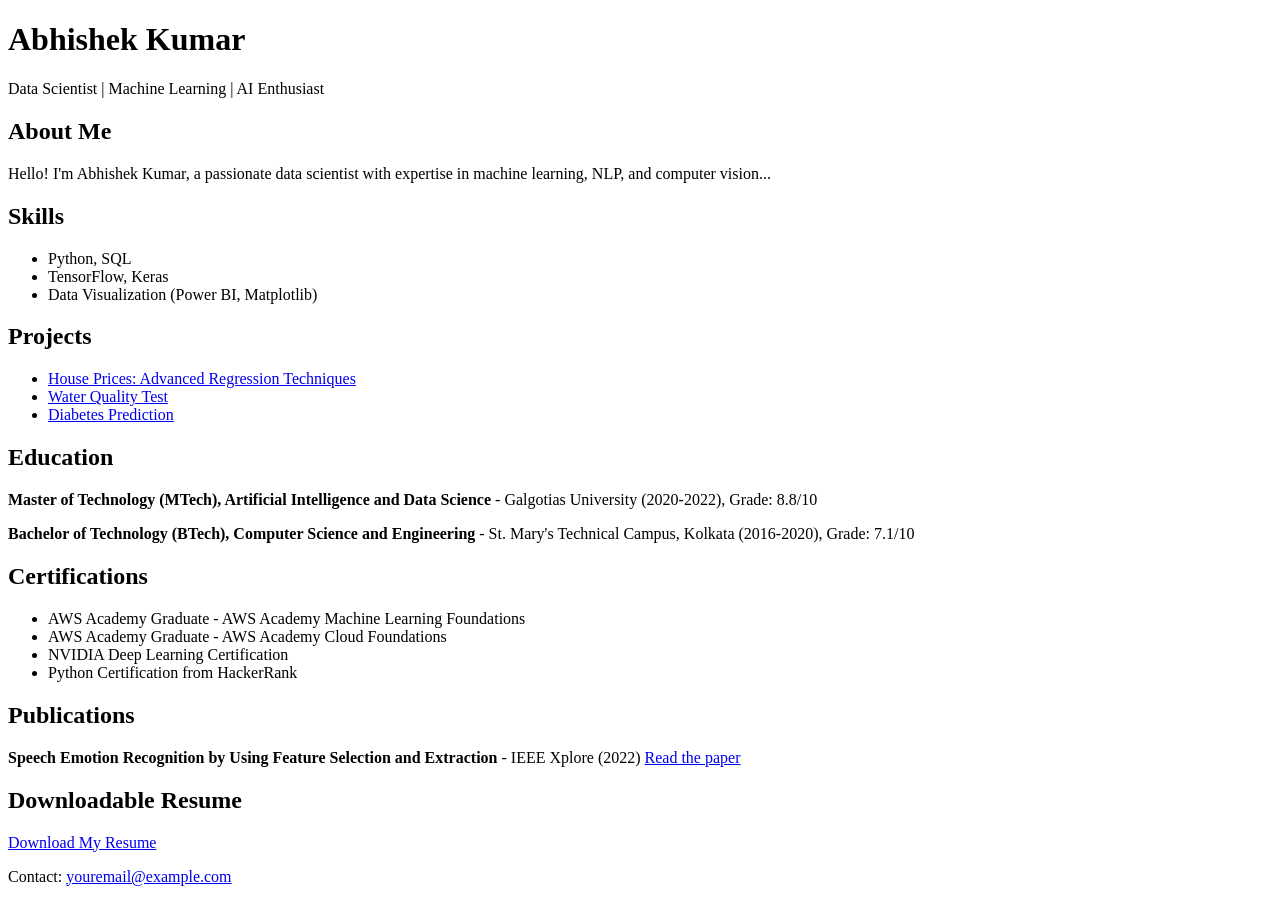
==== index.html @ 4a85ce33 "Rename portfolio.html to index.html" ====
<!DOCTYPE html>
<html lang="en">
<head>
    <meta charset="UTF-8">
    <meta name="viewport" content="width=device-width, initial-scale=1.0">
    <title>Abhishek Kumar's Portfolio</title>
    <link rel="stylesheet" href="styles.css">
</head>
<body>
    <header>
        <h1>Abhishek Kumar</h1>
        <p>Data Scientist | Machine Learning | AI Enthusiast</p>
    </header>
    
    <section id="about">
        <h2>About Me</h2>
        <p>Hello! I'm Abhishek Kumar, a passionate data scientist with expertise in machine learning, NLP, and computer vision...</p>
    </section>

    <section id="skills">
        <h2>Skills</h2>
        <ul>
            <li>Python, SQL</li>
            <li>TensorFlow, Keras</li>
            <li>Data Visualization (Power BI, Matplotlib)</li>
        </ul>
    </section>

    <section id="projects">
        <h2>Projects</h2>
        <ul>
            <li><a href="https://github.com/singhraj827/House-Prices-Advanced-Regression-Techniques">House Prices: Advanced Regression Techniques</a></li>
            <li><a href="https://github.com/singhraj827/Water_quality_Test">Water Quality Test</a></li>
            <li><a href="https://github.com/singhraj827/Diabetes_Machine_Learning">Diabetes Prediction</a></li>
        </ul>
    </section>

    <section id="education">
        <h2>Education</h2>
        <p><strong>Master of Technology (MTech), Artificial Intelligence and Data Science</strong> - Galgotias University (2020-2022), Grade: 8.8/10</p>
        <p><strong>Bachelor of Technology (BTech), Computer Science and Engineering</strong> - St. Mary's Technical Campus, Kolkata (2016-2020), Grade: 7.1/10</p>
    </section>

    <section id="certifications">
        <h2>Certifications</h2>
        <ul>
            <li>AWS Academy Graduate - AWS Academy Machine Learning Foundations</li>
            <li>AWS Academy Graduate - AWS Academy Cloud Foundations</li>
            <li>NVIDIA Deep Learning Certification</li>
            <li>Python Certification from HackerRank</li>
        </ul>
    </section>

    <section id="publications">
        <h2>Publications</h2>
        <p><strong>Speech Emotion Recognition by Using Feature Selection and Extraction</strong> - IEEE Xplore (2022)  
        <a href="https://ieeexplore.ieee.org/document/9792796">Read the paper</a></p>
    </section>

    <section id="resume">
        <h2>Downloadable Resume</h2>
        <a href="https://drive.google.com/file/d/1laxf5tih0an0BuvYCl4RWOxicNXJ8Ukc/view?usp=drive_link">Download My Resume</a>
    </section>

    <footer>
        <p>Contact: <a href="mailto:youremail@example.com">youremail@example.com</a></p>
    </footer>
</body>
</html>
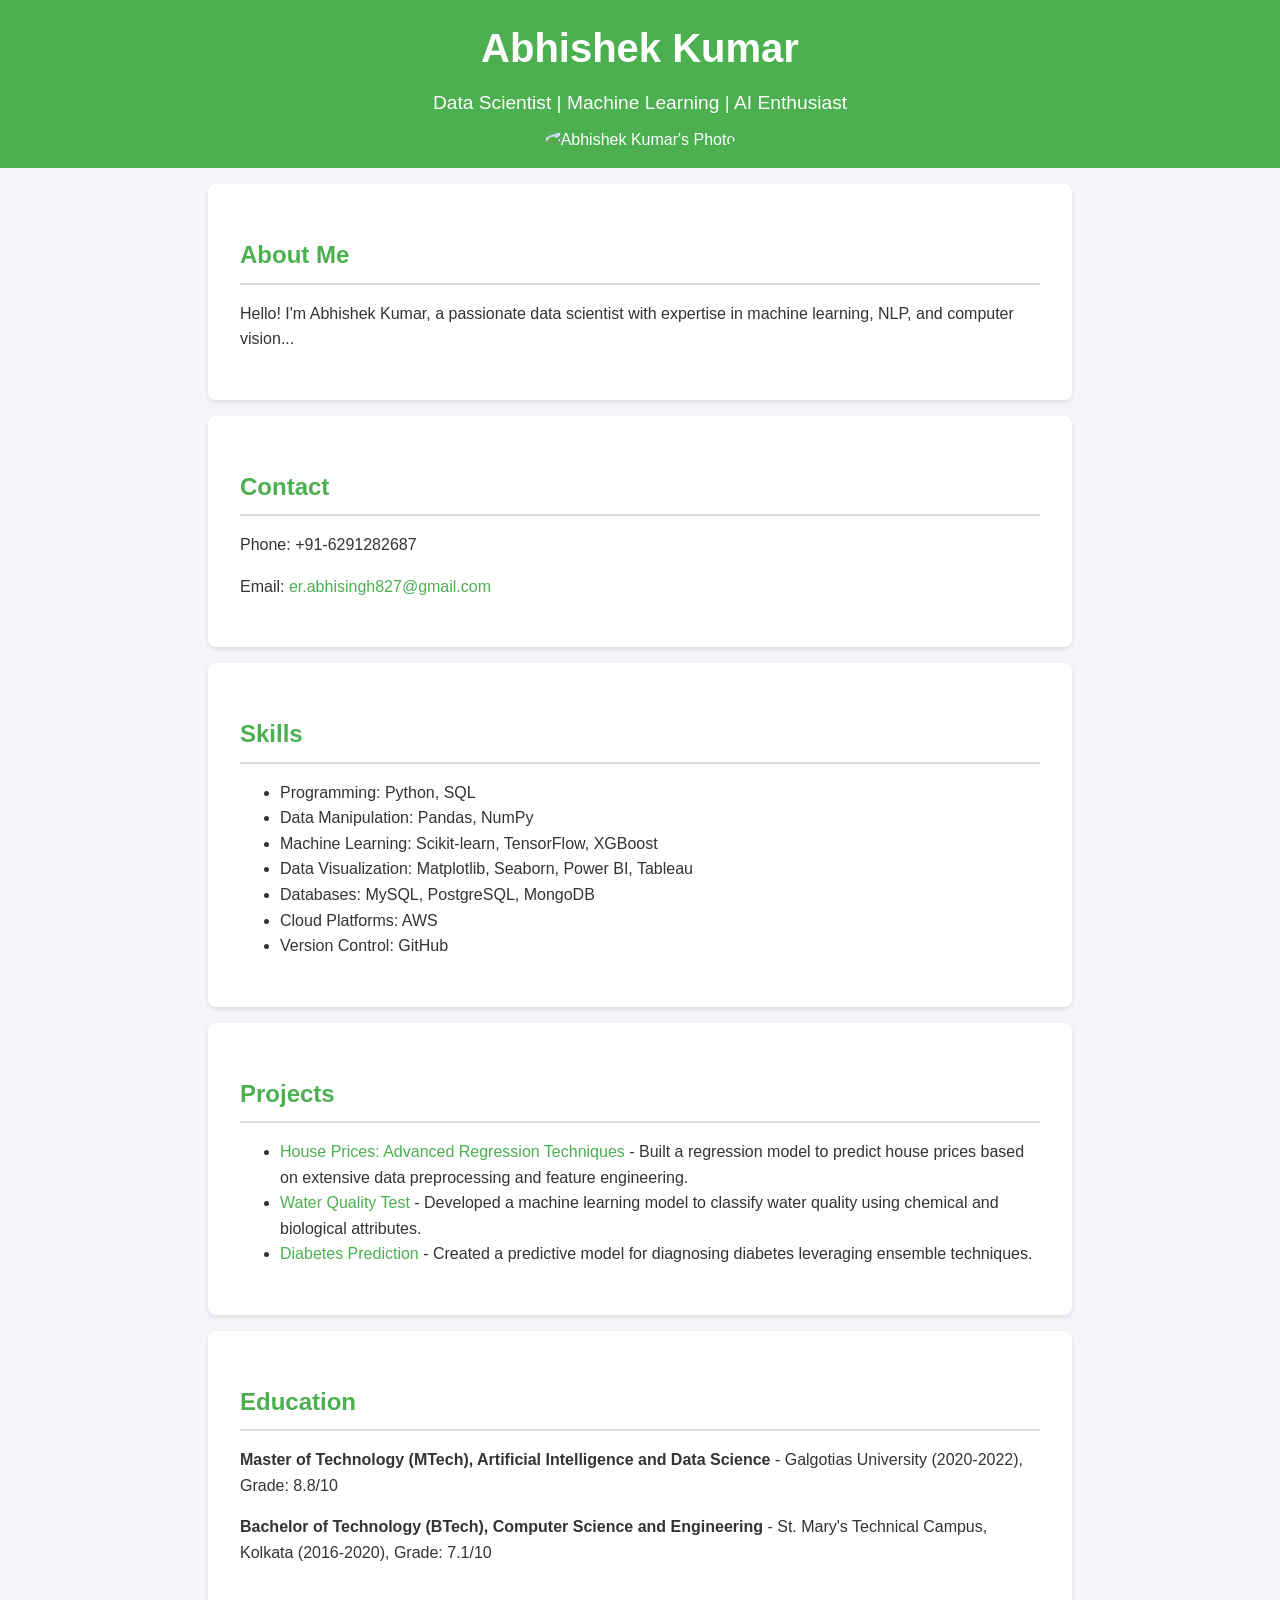
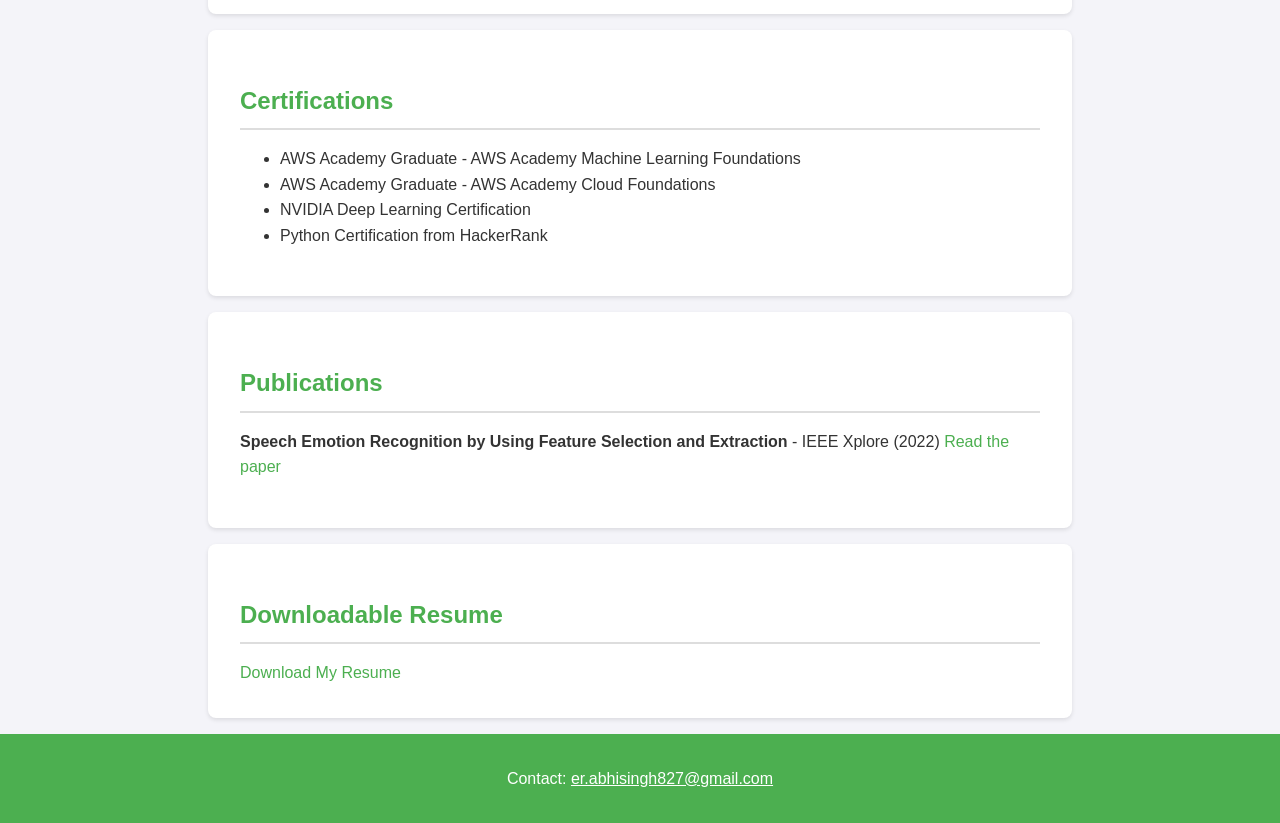
==== commit ec03e7ff: "Update index.html" ====
--- a/index.html
+++ b/index.html
@@ -10,28 +10,39 @@
     <header>
         <h1>Abhishek Kumar</h1>
         <p>Data Scientist | Machine Learning | AI Enthusiast</p>
+        <img src="https://drive.google.com/uc?export=view&id=1YQBN2SmH-CahHw4n3mXMusYli-iur-RB" alt="Abhishek Kumar's Photo" style="width:150px;height:auto;border-radius:50%;">
     </header>
-    
+
     <section id="about">
         <h2>About Me</h2>
         <p>Hello! I'm Abhishek Kumar, a passionate data scientist with expertise in machine learning, NLP, and computer vision...</p>
     </section>
 
+    <section id="contact">
+        <h2>Contact</h2>
+        <p>Phone: +91-6291282687</p>
+        <p>Email: <a href="mailto:er.abhisingh827@gmail.com">er.abhisingh827@gmail.com</a></p>
+    </section>
+
     <section id="skills">
         <h2>Skills</h2>
         <ul>
-            <li>Python, SQL</li>
-            <li>TensorFlow, Keras</li>
-            <li>Data Visualization (Power BI, Matplotlib)</li>
+            <li>Programming: Python, SQL</li>
+            <li>Data Manipulation: Pandas, NumPy</li>
+            <li>Machine Learning: Scikit-learn, TensorFlow, XGBoost</li>
+            <li>Data Visualization: Matplotlib, Seaborn, Power BI, Tableau</li>
+            <li>Databases: MySQL, PostgreSQL, MongoDB</li>
+            <li>Cloud Platforms: AWS</li>
+            <li>Version Control: GitHub</li>
         </ul>
     </section>
 
     <section id="projects">
         <h2>Projects</h2>
         <ul>
-            <li><a href="https://github.com/singhraj827/House-Prices-Advanced-Regression-Techniques">House Prices: Advanced Regression Techniques</a></li>
-            <li><a href="https://github.com/singhraj827/Water_quality_Test">Water Quality Test</a></li>
-            <li><a href="https://github.com/singhraj827/Diabetes_Machine_Learning">Diabetes Prediction</a></li>
+            <li><a href="https://github.com/singhraj827/House-Prices-Advanced-Regression-Techniques">House Prices: Advanced Regression Techniques</a> - Built a regression model to predict house prices based on extensive data preprocessing and feature engineering.</li>
+            <li><a href="https://github.com/singhraj827/Water_quality_Test">Water Quality Test</a> - Developed a machine learning model to classify water quality using chemical and biological attributes.</li>
+            <li><a href="https://github.com/singhraj827/Diabetes_Machine_Learning">Diabetes Prediction</a> - Created a predictive model for diagnosing diabetes leveraging ensemble techniques.</li>
         </ul>
     </section>
 
@@ -63,8 +74,7 @@
     </section>
 
     <footer>
-        <p>Contact: <a href="mailto:youremail@example.com">youremail@example.com</a></p>
+        <p>Contact: <a href="mailto:er.abhisingh827@gmail.com">er.abhisingh827@gmail.com</a></p>
     </footer>
 </body>
 </html>
-
--- a/styles.css
+++ b/styles.css
@@ -0,0 +1,71 @@
+/* General Styling */
+body {
+    font-family: Arial, sans-serif;
+    margin: 0;
+    padding: 0;
+    line-height: 1.6;
+    background-color: #f4f4f9;
+    color: #333;
+}
+
+/* Header Section */
+header {
+    background: #4CAF50;
+    color: white;
+    padding: 1rem 0;
+    text-align: center;
+}
+
+header h1 {
+    margin: 0;
+    font-size: 2.5rem;
+}
+
+header p {
+    margin: 0.5rem 0;
+    font-size: 1.2rem;
+}
+
+/* Section Styling */
+section {
+    padding: 2rem;
+    margin: 1rem auto;
+    max-width: 800px;
+    background: white;
+    box-shadow: 0px 2px 4px rgba(0, 0, 0, 0.1);
+    border-radius: 8px;
+}
+
+section h2 {
+    color: #4CAF50;
+    border-bottom: 2px solid #ddd;
+    padding-bottom: 0.5rem;
+    margin-bottom: 1rem;
+}
+
+/* Footer */
+footer {
+    text-align: center;
+    padding: 1rem 0;
+    background: #4CAF50;
+    color: white;
+    position: relative;
+    bottom: 0;
+    width: 100%;
+}
+
+footer a {
+    color: white;
+    text-decoration: underline;
+}
+
+/* Links */
+a {
+    color: #4CAF50;
+    text-decoration: none;
+}
+
+a:hover {
+    text-decoration: underline;
+}
+
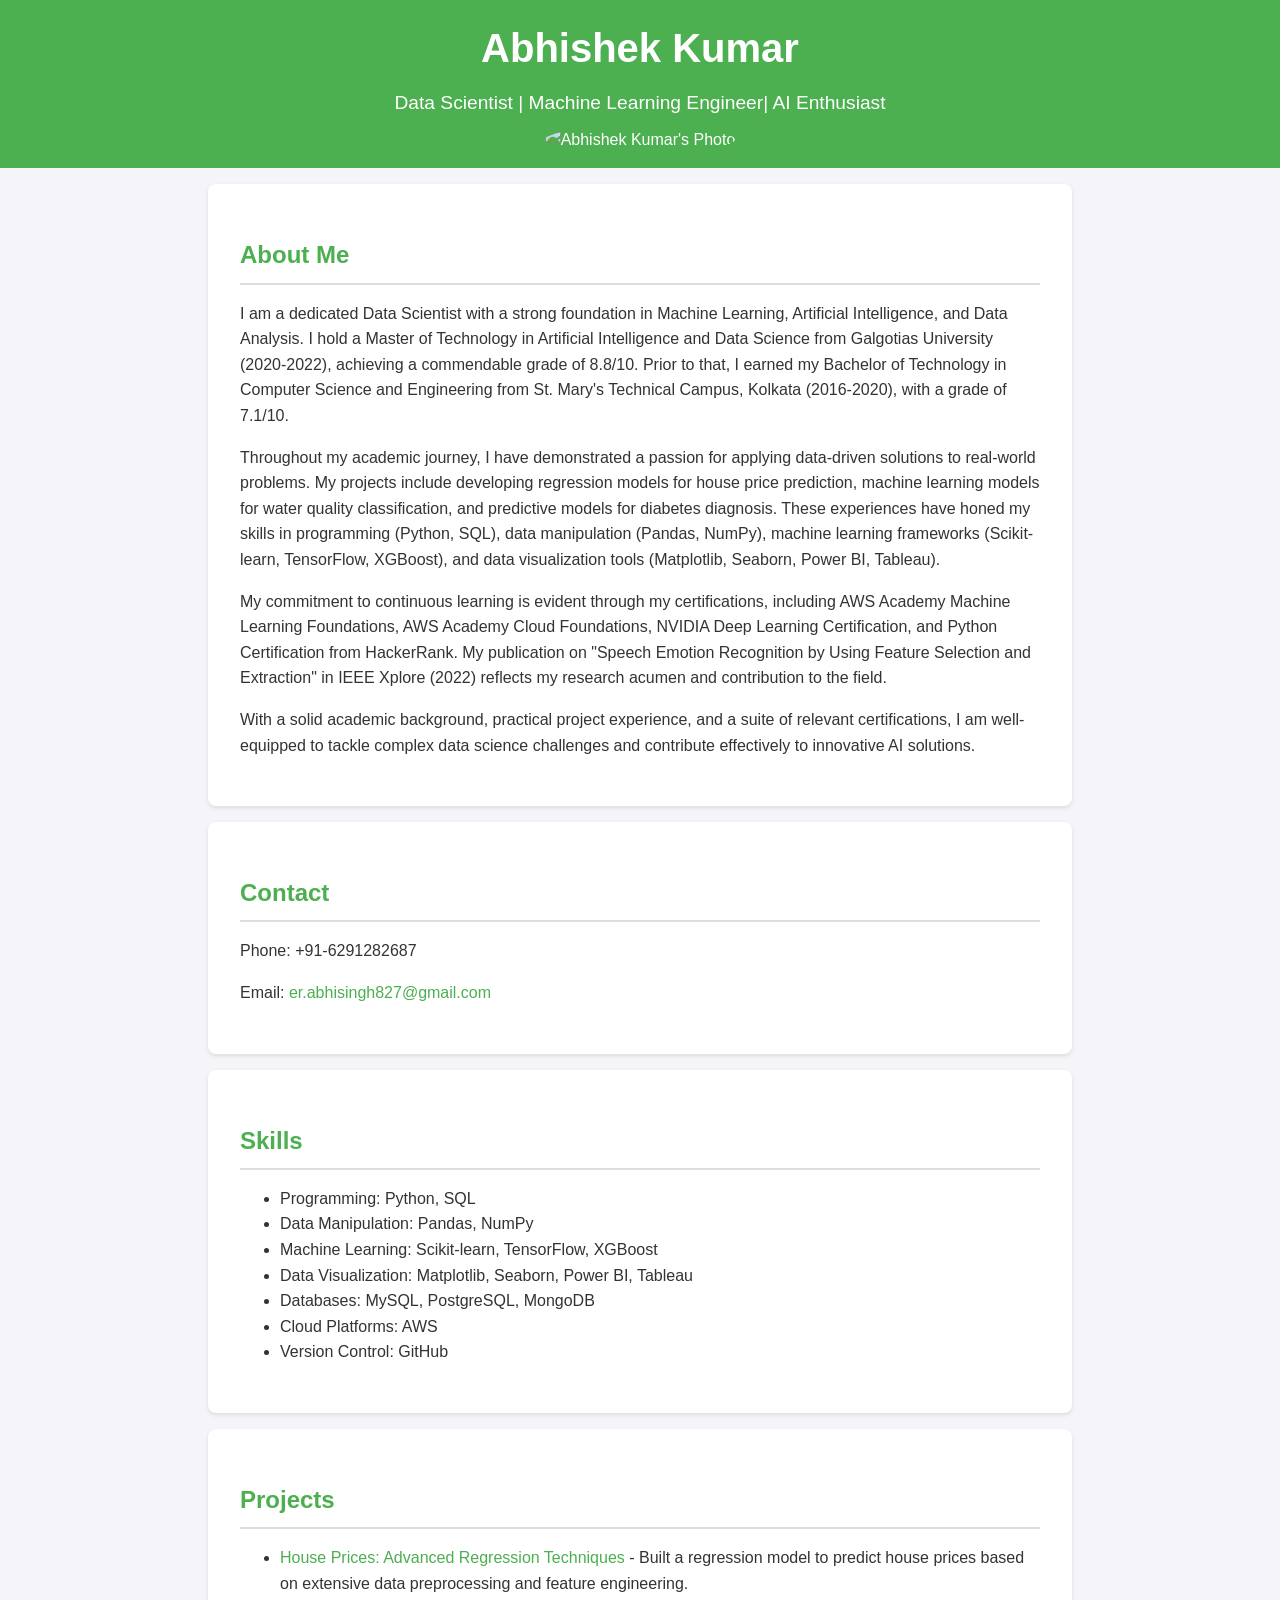
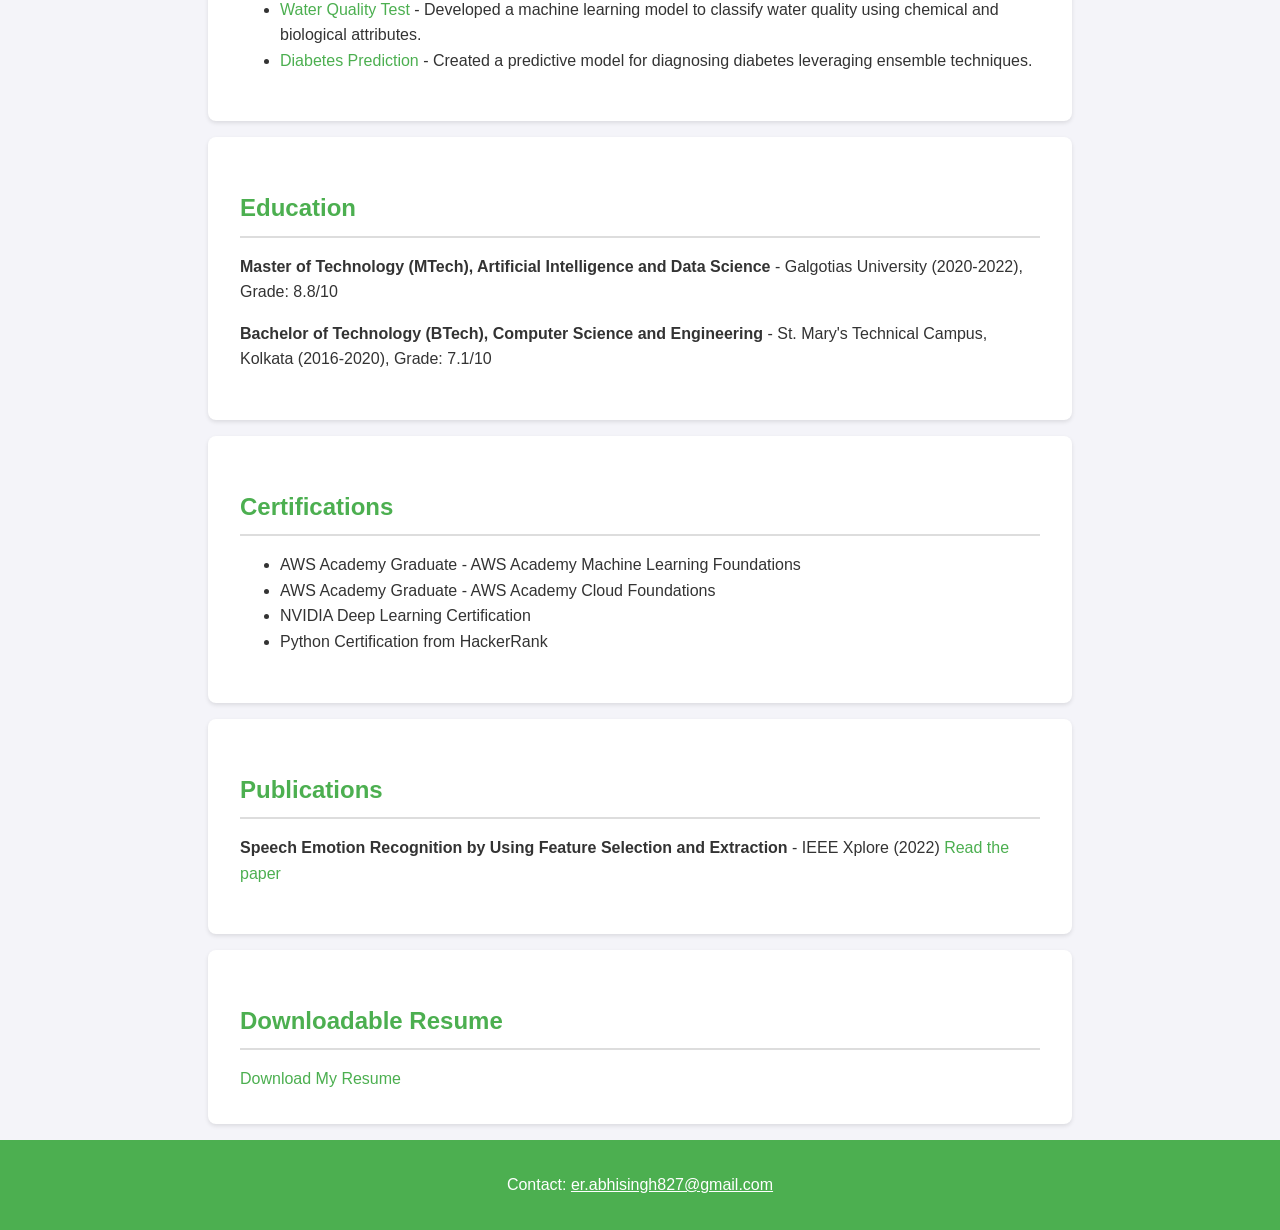
==== commit b7e2c13a: "Update index.html" ====
--- a/index.html
+++ b/index.html
@@ -9,13 +9,19 @@
 <body>
     <header>
         <h1>Abhishek Kumar</h1>
-        <p>Data Scientist | Machine Learning | AI Enthusiast</p>
-        <img src="https://drive.google.com/uc?export=view&id=1YQBN2SmH-CahHw4n3mXMusYli-iur-RB" alt="Abhishek Kumar's Photo" style="width:150px;height:auto;border-radius:50%;">
+        <p>Data Scientist | Machine Learning Engineer| AI Enthusiast</p>
+        <img src="https://drive.google.com/file/d/1YQBN2SmH-CahHw4n3mXMusYli-iur-RB/view?usp=drive_link" alt="Abhishek Kumar's Photo" style="width:150px;height:auto;border-radius:50%;">
     </header>
 
     <section id="about">
         <h2>About Me</h2>
-        <p>Hello! I'm Abhishek Kumar, a passionate data scientist with expertise in machine learning, NLP, and computer vision...</p>
+        <p>I am a dedicated Data Scientist with a strong foundation in Machine Learning, Artificial Intelligence, and Data Analysis. I hold a Master of Technology in Artificial Intelligence and Data Science from Galgotias University (2020-2022), achieving a commendable grade of 8.8/10. Prior to that, I earned my Bachelor of Technology in Computer Science and Engineering from St. Mary's Technical Campus, Kolkata (2016-2020), with a grade of 7.1/10.</p>
+
+        <p>Throughout my academic journey, I have demonstrated a passion for applying data-driven solutions to real-world problems. My projects include developing regression models for house price prediction, machine learning models for water quality classification, and predictive models for diabetes diagnosis. These experiences have honed my skills in programming (Python, SQL), data manipulation (Pandas, NumPy), machine learning frameworks (Scikit-learn, TensorFlow, XGBoost), and data visualization tools (Matplotlib, Seaborn, Power BI, Tableau).</p>
+
+        <p>My commitment to continuous learning is evident through my certifications, including AWS Academy Machine Learning Foundations, AWS Academy Cloud Foundations, NVIDIA Deep Learning Certification, and Python Certification from HackerRank. My publication on "Speech Emotion Recognition by Using Feature Selection and Extraction" in IEEE Xplore (2022) reflects my research acumen and contribution to the field.</p>
+
+        <p>With a solid academic background, practical project experience, and a suite of relevant certifications, I am well-equipped to tackle complex data science challenges and contribute effectively to innovative AI solutions.</p>
     </section>
 
     <section id="contact">
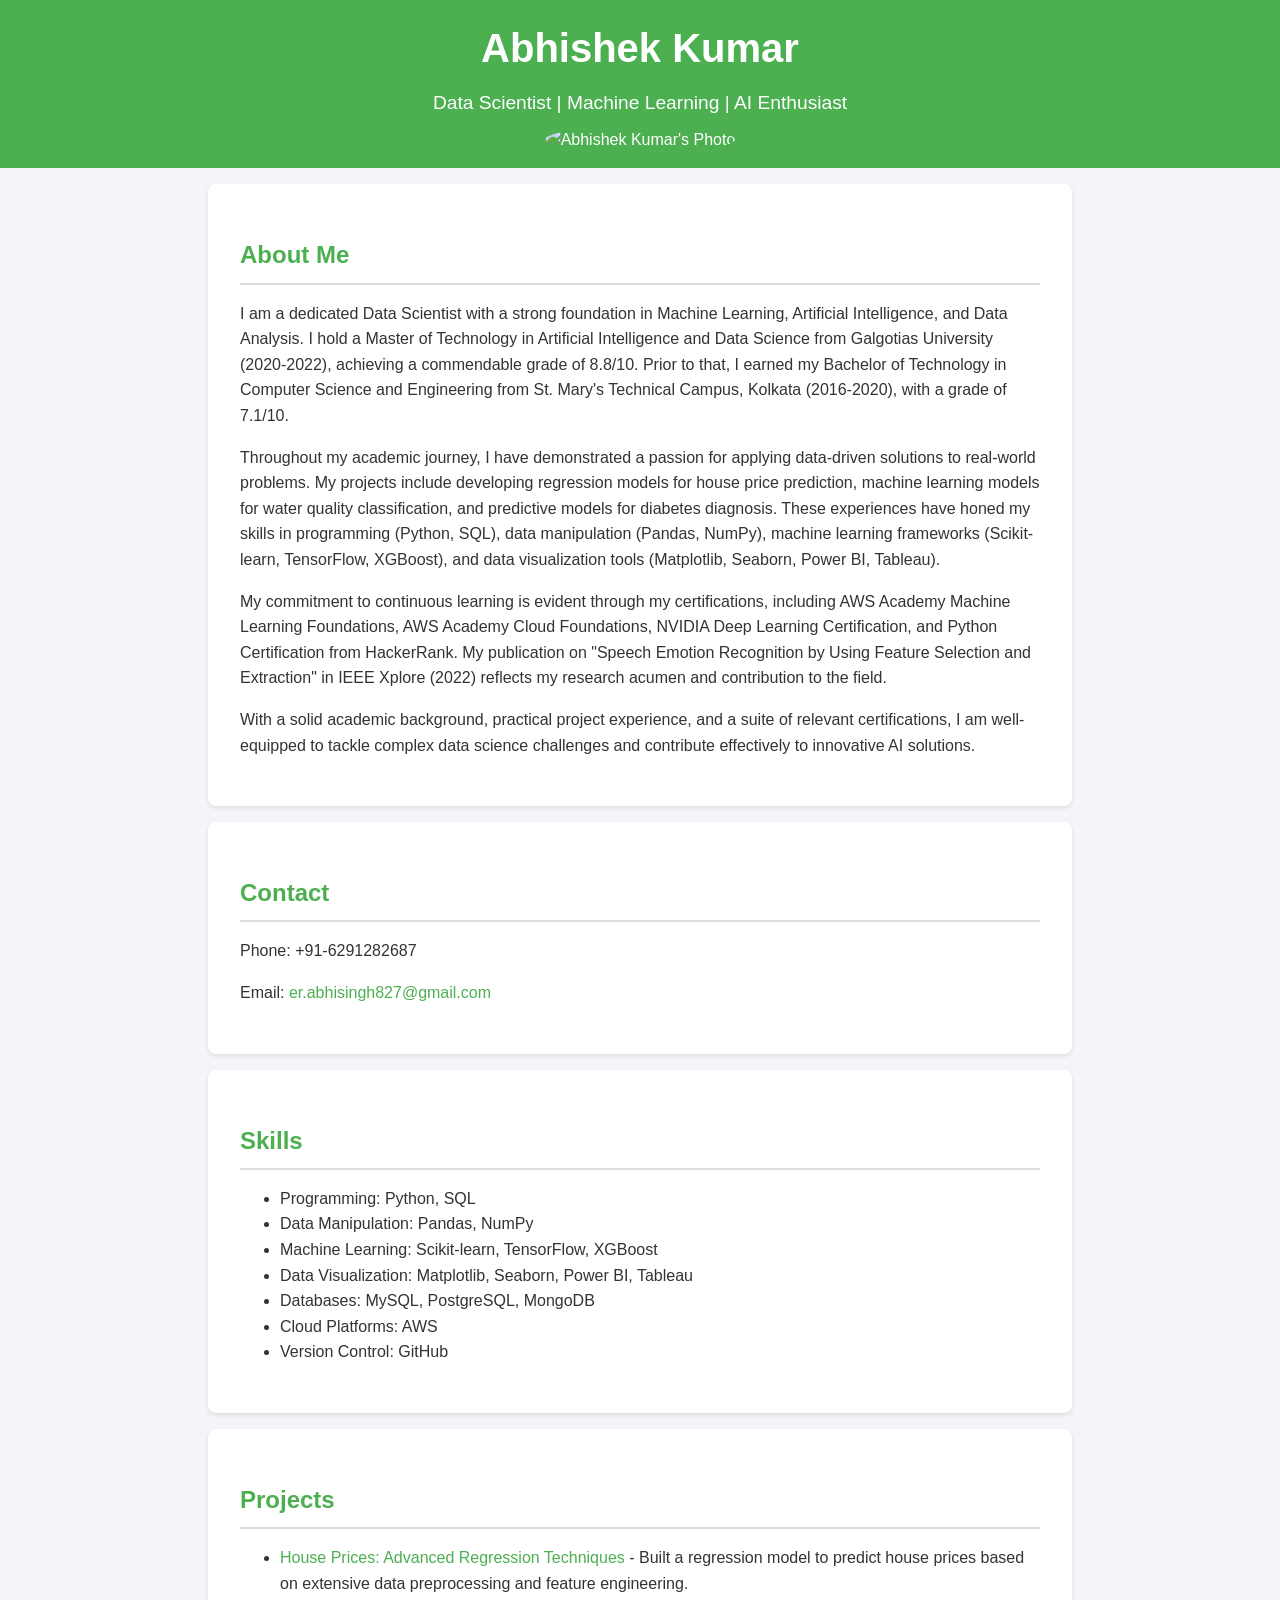
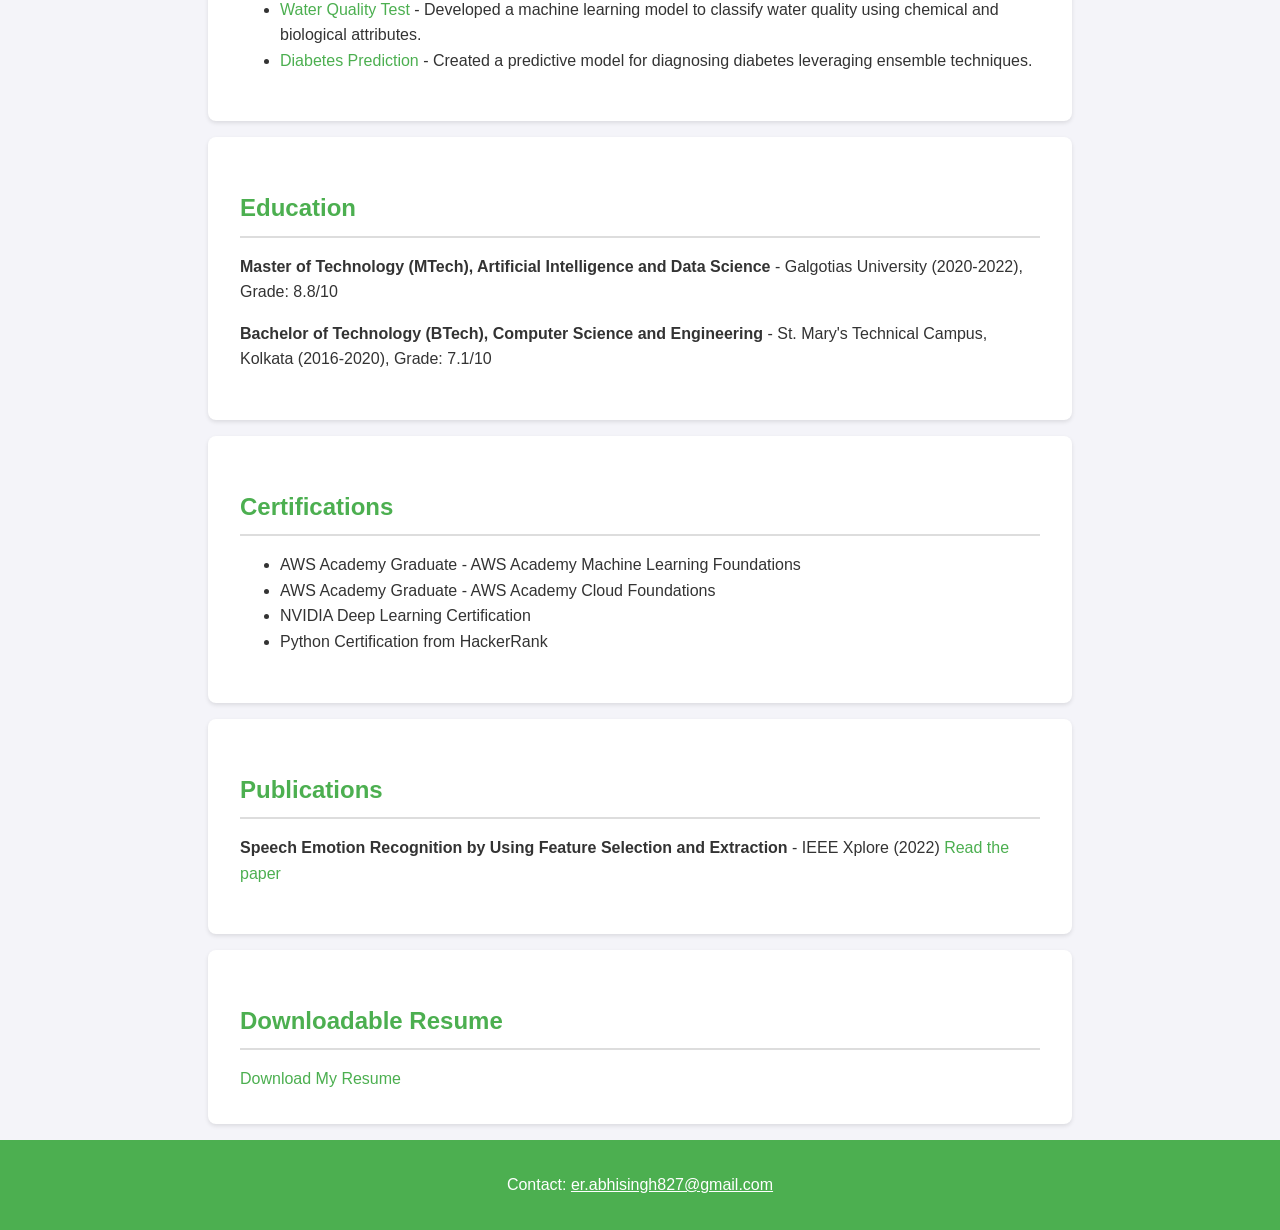
==== commit 2ba60935: "Update index.html" ====
--- a/index.html
+++ b/index.html
@@ -9,8 +9,8 @@
 <body>
     <header>
         <h1>Abhishek Kumar</h1>
-        <p>Data Scientist | Machine Learning Engineer| AI Enthusiast</p>
-        <img src="https://drive.google.com/file/d/1YQBN2SmH-CahHw4n3mXMusYli-iur-RB/view?usp=drive_link" alt="Abhishek Kumar's Photo" style="width:150px;height:auto;border-radius:50%;">
+        <p>Data Scientist | Machine Learning | AI Enthusiast</p>
+        <img src="https://drive.google.com/uc?export=view&id=1YQBN2SmH-CahHw4n3mXMusYli-iur-RB" alt="Abhishek Kumar's Photo" style="width:150px;height:auto;border-radius:50%;">
     </header>
 
     <section id="about">
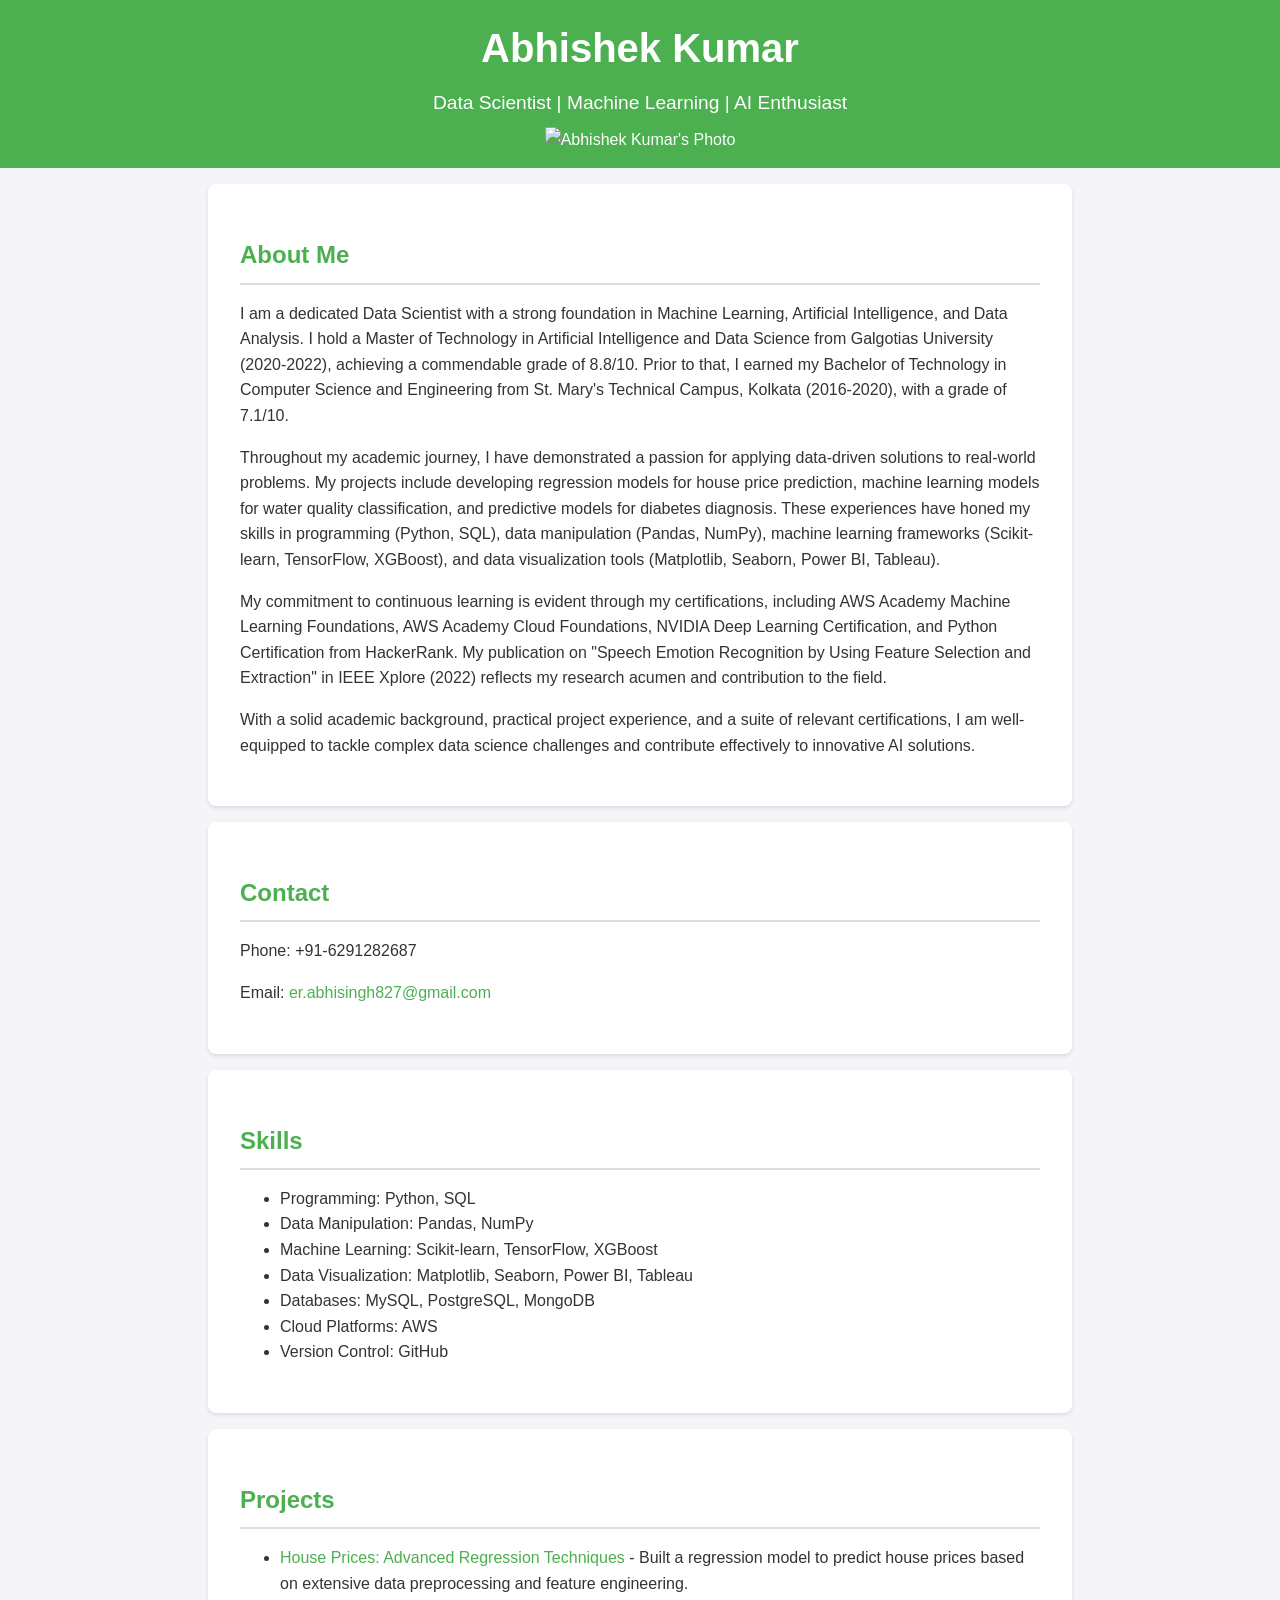
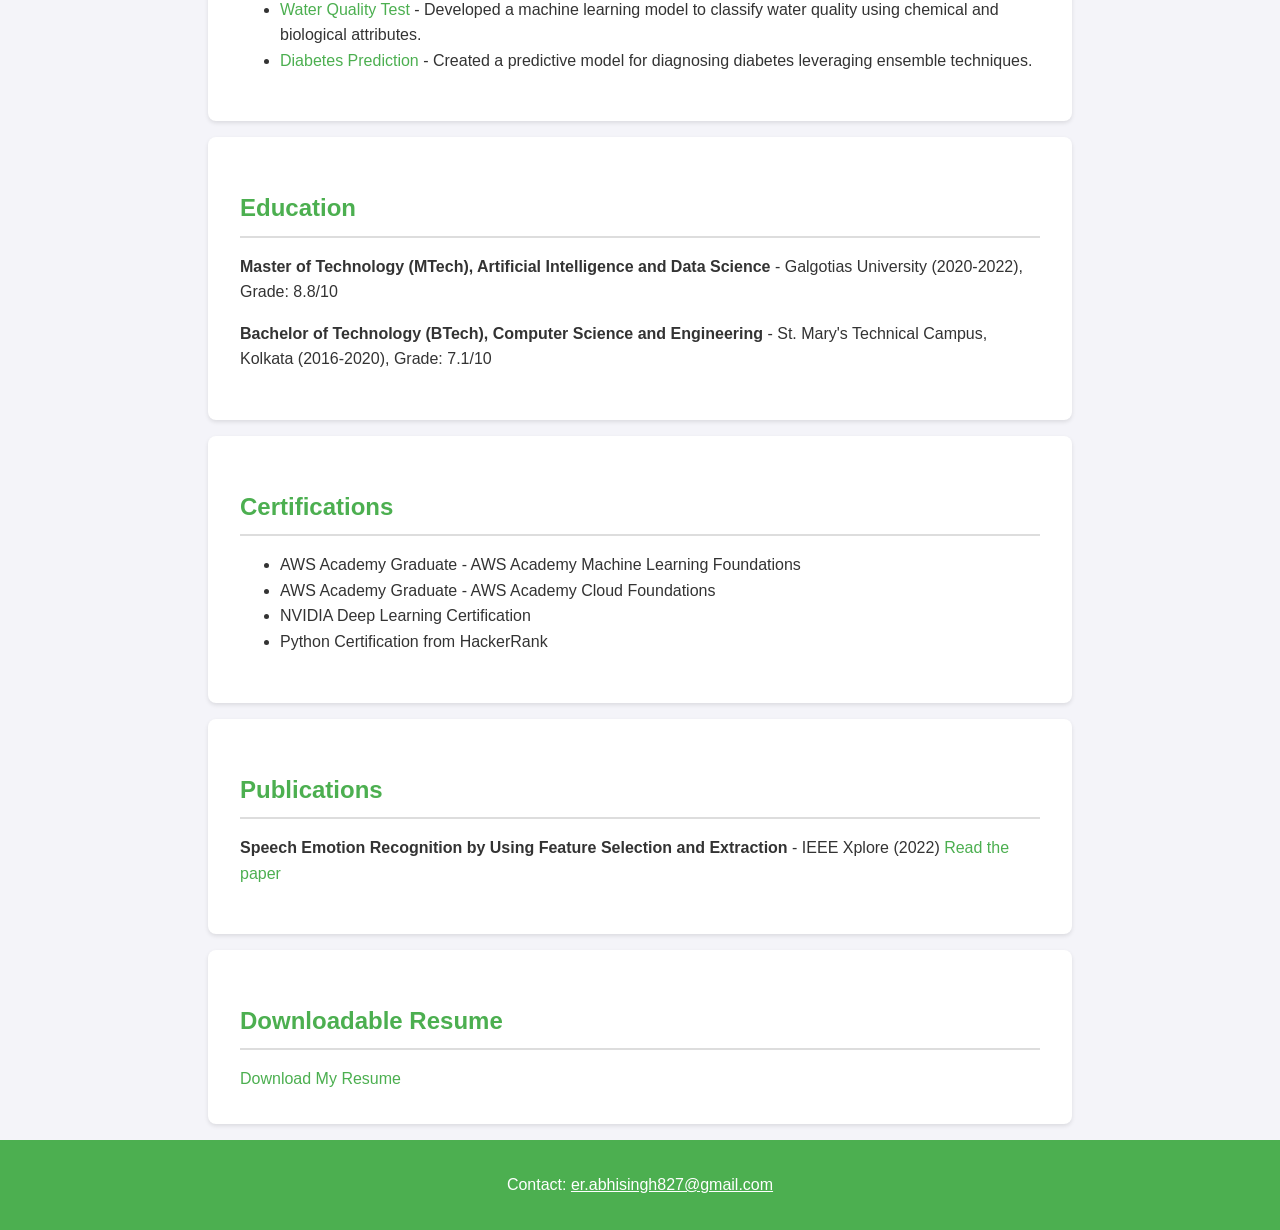
==== commit e9ee0088: "Update index.html" ====
--- a/index.html
+++ b/index.html
@@ -10,7 +10,7 @@
     <header>
         <h1>Abhishek Kumar</h1>
         <p>Data Scientist | Machine Learning | AI Enthusiast</p>
-        <img src="https://drive.google.com/uc?export=view&id=1YQBN2SmH-CahHw4n3mXMusYli-iur-RB" alt="Abhishek Kumar's Photo" style="width:150px;height:auto;border-radius:50%;">
+        <img src="https://drive.google.com/uc?export=view&id=1YQBN2SmH-CahHw4n3mXMusYli-iur-RB" alt="Abhishek Kumar's Photo">
     </header>
 
     <section id="about">
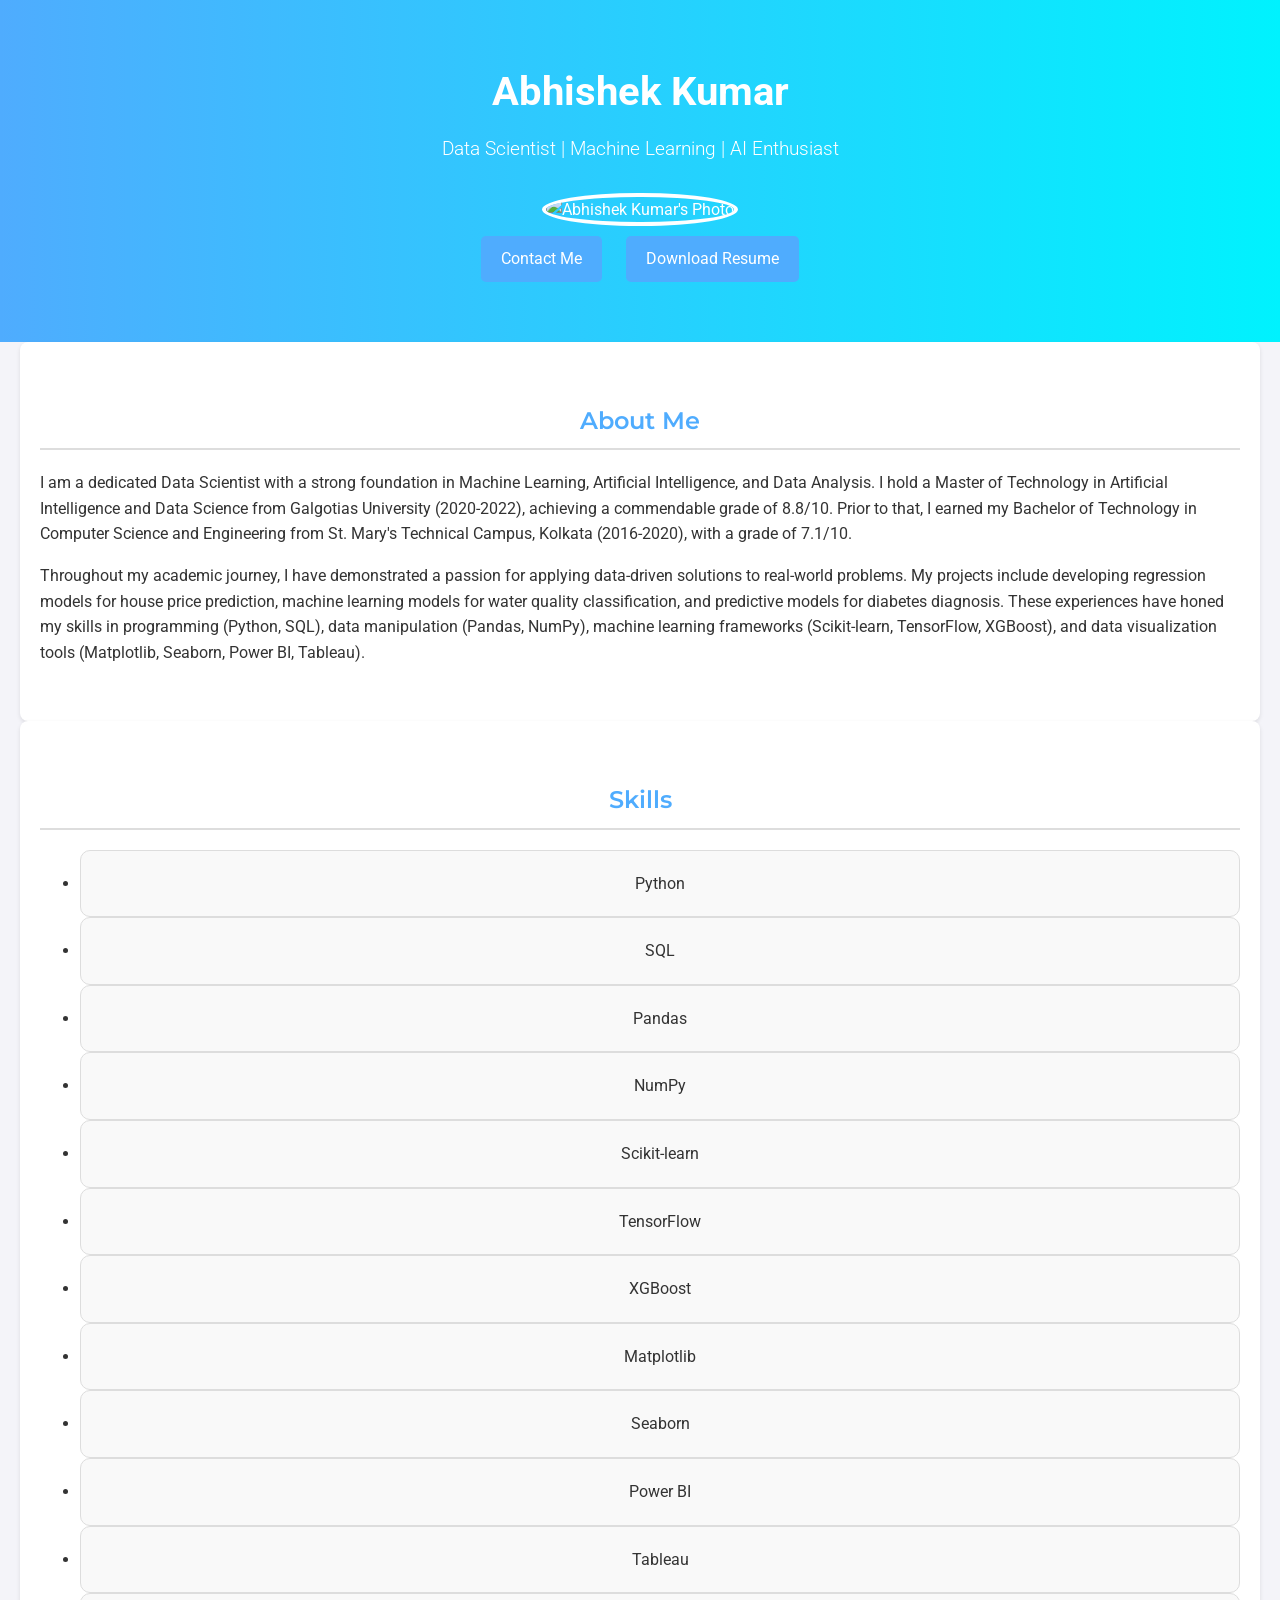
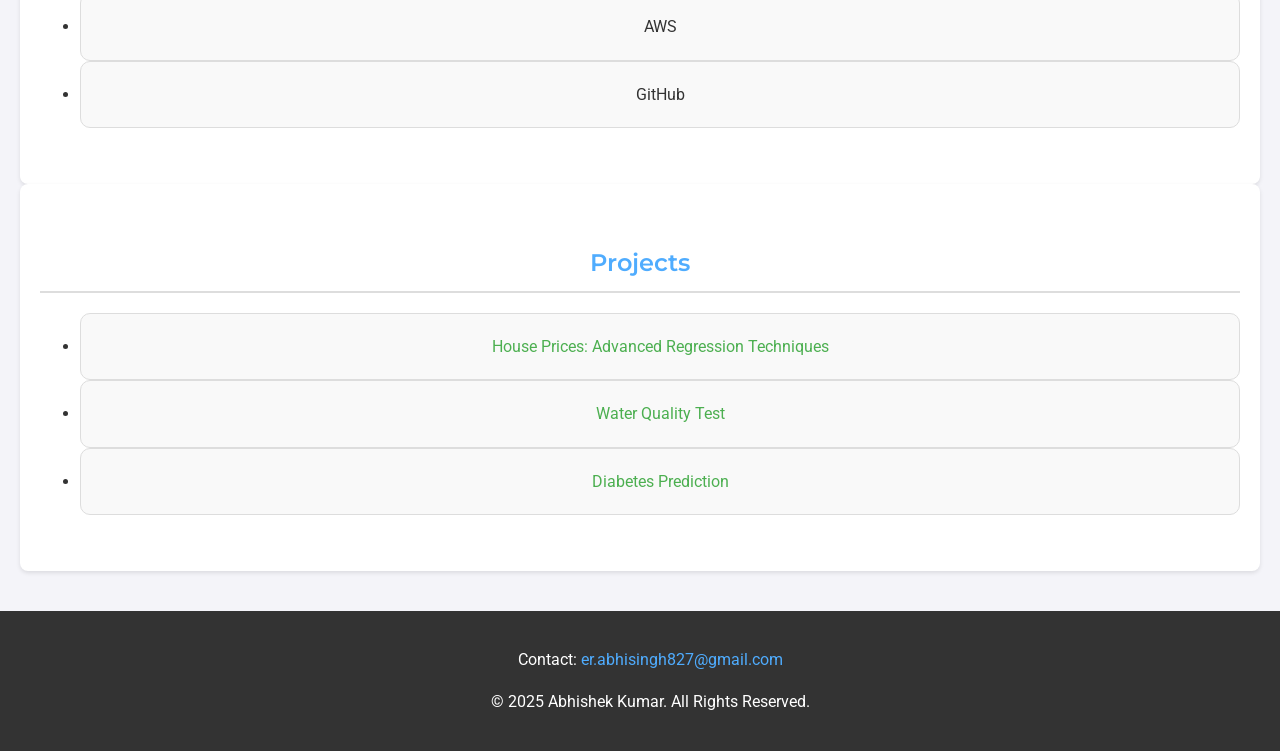
==== commit 8540a0f6: "Update index.html" ====
--- a/index.html
+++ b/index.html
@@ -5,12 +5,119 @@
     <meta name="viewport" content="width=device-width, initial-scale=1.0">
     <title>Abhishek Kumar's Portfolio</title>
     <link rel="stylesheet" href="styles.css">
+    <link href="https://fonts.googleapis.com/css2?family=Roboto:wght@400;700&family=Montserrat:wght@300;600&display=swap" rel="stylesheet">
+    <style>
+        body {
+            margin: 0;
+            font-family: 'Roboto', sans-serif;
+            color: #333;
+        }
+
+        header {
+            background: linear-gradient(to right, #4facfe, #00f2fe);
+            color: white;
+            text-align: center;
+            padding: 50px 20px;
+        }
+
+        header img {
+            border-radius: 50%;
+            width: 150px;
+            height: 150px;
+            border: 4px solid white;
+            margin-top: 20px;
+        }
+
+        header h1 {
+            font-size: 2.5rem;
+            font-weight: 700;
+            margin: 10px 0;
+        }
+
+        header p {
+            font-size: 1.2rem;
+            font-weight: 300;
+        }
+
+        section {
+            padding: 40px 20px;
+            max-width: 1200px;
+            margin: 0 auto;
+        }
+
+        section h2 {
+            font-family: 'Montserrat', sans-serif;
+            font-weight: 600;
+            color: #4facfe;
+            margin-bottom: 20px;
+            text-align: center;
+        }
+
+        .skills ul, .projects ul {
+            list-style: none;
+            padding: 0;
+            display: flex;
+            flex-wrap: wrap;
+            gap: 20px;
+            justify-content: center;
+        }
+
+        .skills li, .projects li {
+            background: #f9f9f9;
+            border: 1px solid #ddd;
+            border-radius: 10px;
+            padding: 20px;
+            flex: 0 0 calc(33.333% - 40px);
+            text-align: center;
+            transition: transform 0.3s ease;
+        }
+
+        .skills li:hover, .projects li:hover {
+            transform: scale(1.05);
+        }
+
+        footer {
+            background: #333;
+            color: white;
+            text-align: center;
+            padding: 20px 10px;
+            margin-top: 40px;
+        }
+
+        footer a {
+            color: #4facfe;
+            text-decoration: none;
+        }
+
+        footer a:hover {
+            text-decoration: underline;
+        }
+
+        .contact-button {
+            display: inline-block;
+            background: #4facfe;
+            color: white;
+            padding: 10px 20px;
+            text-decoration: none;
+            border-radius: 5px;
+            margin: 10px;
+            transition: background 0.3s;
+        }
+
+        .contact-button:hover {
+            background: #00f2fe;
+        }
+    </style>
 </head>
 <body>
     <header>
         <h1>Abhishek Kumar</h1>
         <p>Data Scientist | Machine Learning | AI Enthusiast</p>
         <img src="https://drive.google.com/uc?export=view&id=1YQBN2SmH-CahHw4n3mXMusYli-iur-RB" alt="Abhishek Kumar's Photo">
+        <div>
+            <a href="#contact" class="contact-button">Contact Me</a>
+            <a href="https://drive.google.com/file/d/1laxf5tih0an0BuvYCl4RWOxicNXJ8Ukc/view?usp=drive_link" class="contact-button">Download Resume</a>
+        </div>
     </header>
 
     <section id="about">
@@ -18,69 +125,39 @@
         <p>I am a dedicated Data Scientist with a strong foundation in Machine Learning, Artificial Intelligence, and Data Analysis. I hold a Master of Technology in Artificial Intelligence and Data Science from Galgotias University (2020-2022), achieving a commendable grade of 8.8/10. Prior to that, I earned my Bachelor of Technology in Computer Science and Engineering from St. Mary's Technical Campus, Kolkata (2016-2020), with a grade of 7.1/10.</p>
 
         <p>Throughout my academic journey, I have demonstrated a passion for applying data-driven solutions to real-world problems. My projects include developing regression models for house price prediction, machine learning models for water quality classification, and predictive models for diabetes diagnosis. These experiences have honed my skills in programming (Python, SQL), data manipulation (Pandas, NumPy), machine learning frameworks (Scikit-learn, TensorFlow, XGBoost), and data visualization tools (Matplotlib, Seaborn, Power BI, Tableau).</p>
-
-        <p>My commitment to continuous learning is evident through my certifications, including AWS Academy Machine Learning Foundations, AWS Academy Cloud Foundations, NVIDIA Deep Learning Certification, and Python Certification from HackerRank. My publication on "Speech Emotion Recognition by Using Feature Selection and Extraction" in IEEE Xplore (2022) reflects my research acumen and contribution to the field.</p>
-
-        <p>With a solid academic background, practical project experience, and a suite of relevant certifications, I am well-equipped to tackle complex data science challenges and contribute effectively to innovative AI solutions.</p>
-    </section>
-
-    <section id="contact">
-        <h2>Contact</h2>
-        <p>Phone: +91-6291282687</p>
-        <p>Email: <a href="mailto:er.abhisingh827@gmail.com">er.abhisingh827@gmail.com</a></p>
     </section>
 
     <section id="skills">
         <h2>Skills</h2>
-        <ul>
-            <li>Programming: Python, SQL</li>
-            <li>Data Manipulation: Pandas, NumPy</li>
-            <li>Machine Learning: Scikit-learn, TensorFlow, XGBoost</li>
-            <li>Data Visualization: Matplotlib, Seaborn, Power BI, Tableau</li>
-            <li>Databases: MySQL, PostgreSQL, MongoDB</li>
-            <li>Cloud Platforms: AWS</li>
-            <li>Version Control: GitHub</li>
+        <ul class="skills">
+            <li>Python</li>
+            <li>SQL</li>
+            <li>Pandas</li>
+            <li>NumPy</li>
+            <li>Scikit-learn</li>
+            <li>TensorFlow</li>
+            <li>XGBoost</li>
+            <li>Matplotlib</li>
+            <li>Seaborn</li>
+            <li>Power BI</li>
+            <li>Tableau</li>
+            <li>AWS</li>
+            <li>GitHub</li>
         </ul>
     </section>
 
     <section id="projects">
         <h2>Projects</h2>
-        <ul>
-            <li><a href="https://github.com/singhraj827/House-Prices-Advanced-Regression-Techniques">House Prices: Advanced Regression Techniques</a> - Built a regression model to predict house prices based on extensive data preprocessing and feature engineering.</li>
-            <li><a href="https://github.com/singhraj827/Water_quality_Test">Water Quality Test</a> - Developed a machine learning model to classify water quality using chemical and biological attributes.</li>
-            <li><a href="https://github.com/singhraj827/Diabetes_Machine_Learning">Diabetes Prediction</a> - Created a predictive model for diagnosing diabetes leveraging ensemble techniques.</li>
+        <ul class="projects">
+            <li><a href="https://github.com/singhraj827/House-Prices-Advanced-Regression-Techniques">House Prices: Advanced Regression Techniques</a></li>
+            <li><a href="https://github.com/singhraj827/Water_quality_Test">Water Quality Test</a></li>
+            <li><a href="https://github.com/singhraj827/Diabetes_Machine_Learning">Diabetes Prediction</a></li>
         </ul>
-    </section>
-
-    <section id="education">
-        <h2>Education</h2>
-        <p><strong>Master of Technology (MTech), Artificial Intelligence and Data Science</strong> - Galgotias University (2020-2022), Grade: 8.8/10</p>
-        <p><strong>Bachelor of Technology (BTech), Computer Science and Engineering</strong> - St. Mary's Technical Campus, Kolkata (2016-2020), Grade: 7.1/10</p>
-    </section>
-
-    <section id="certifications">
-        <h2>Certifications</h2>
-        <ul>
-            <li>AWS Academy Graduate - AWS Academy Machine Learning Foundations</li>
-            <li>AWS Academy Graduate - AWS Academy Cloud Foundations</li>
-            <li>NVIDIA Deep Learning Certification</li>
-            <li>Python Certification from HackerRank</li>
-        </ul>
-    </section>
-
-    <section id="publications">
-        <h2>Publications</h2>
-        <p><strong>Speech Emotion Recognition by Using Feature Selection and Extraction</strong> - IEEE Xplore (2022)  
-        <a href="https://ieeexplore.ieee.org/document/9792796">Read the paper</a></p>
-    </section>
-
-    <section id="resume">
-        <h2>Downloadable Resume</h2>
-        <a href="https://drive.google.com/file/d/1laxf5tih0an0BuvYCl4RWOxicNXJ8Ukc/view?usp=drive_link">Download My Resume</a>
     </section>
 
     <footer>
         <p>Contact: <a href="mailto:er.abhisingh827@gmail.com">er.abhisingh827@gmail.com</a></p>
+        <p>&copy; 2025 Abhishek Kumar. All Rights Reserved.</p>
     </footer>
 </body>
 </html>
